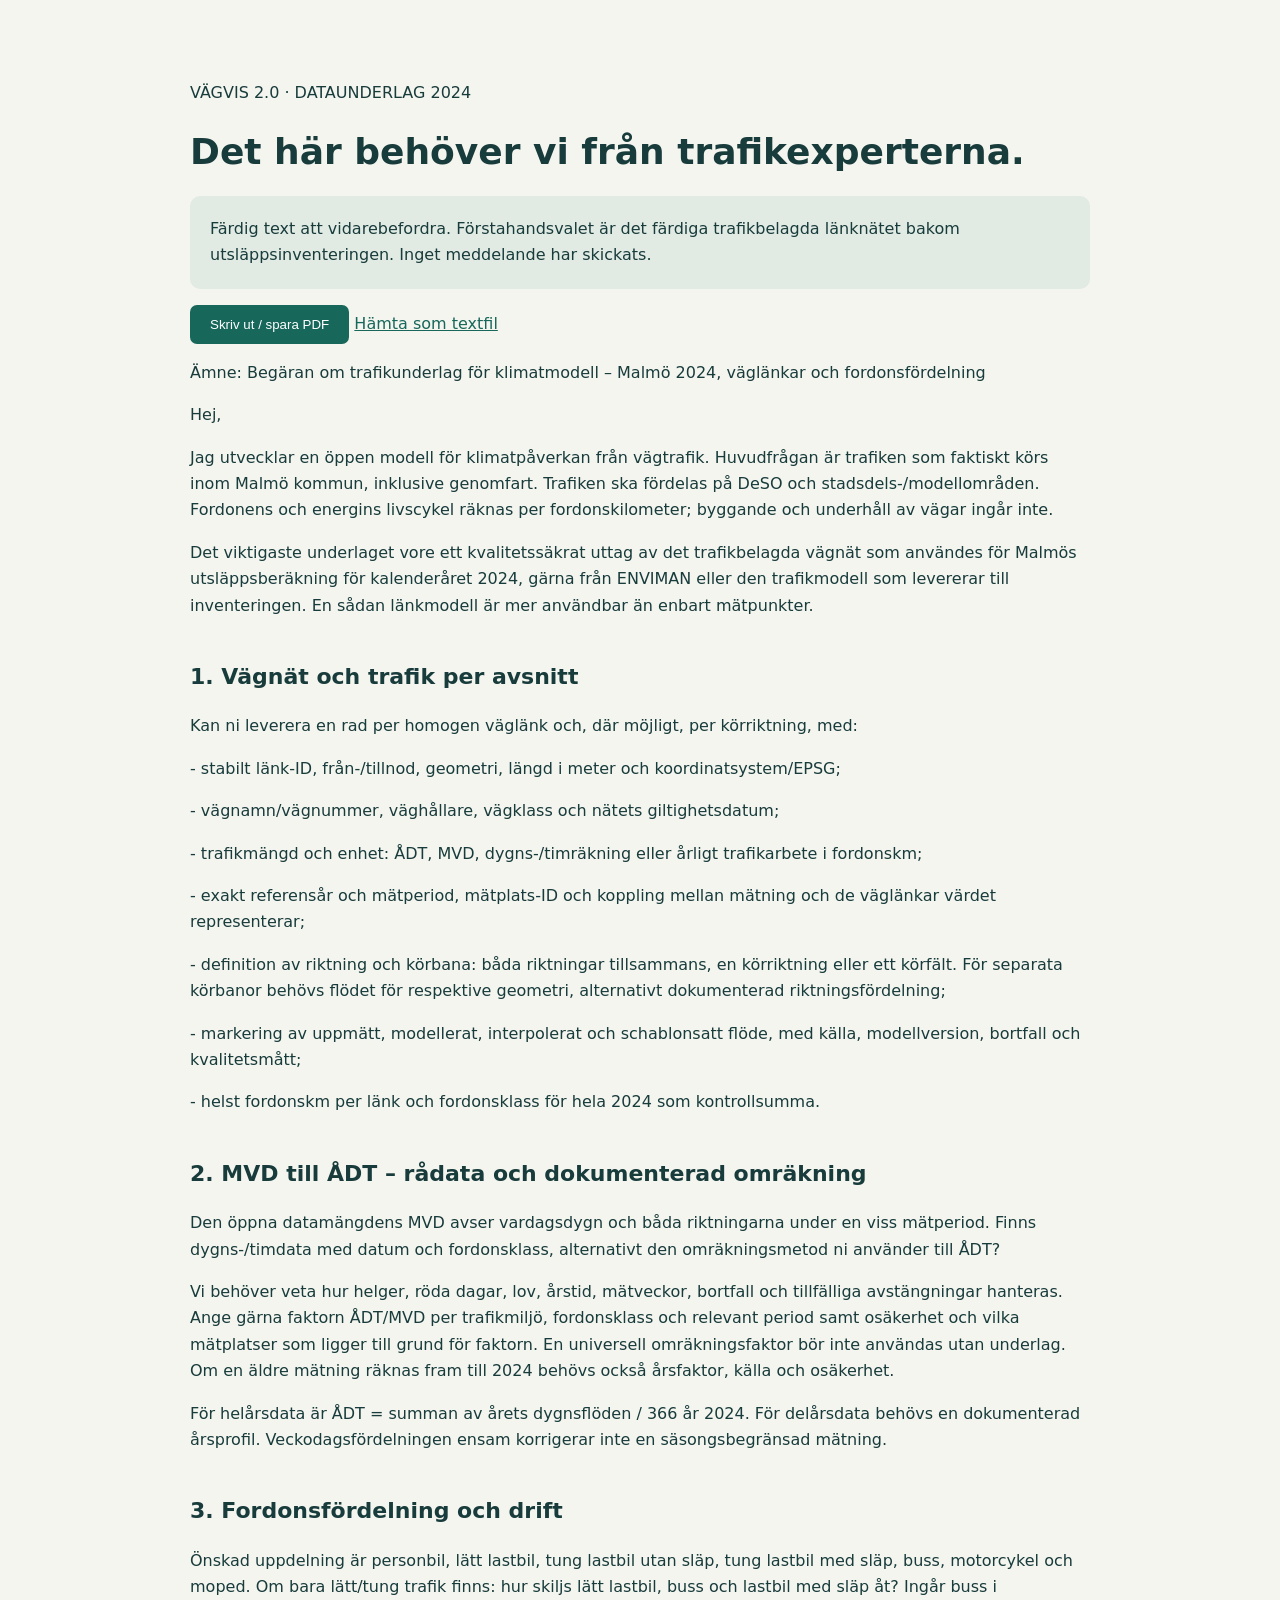
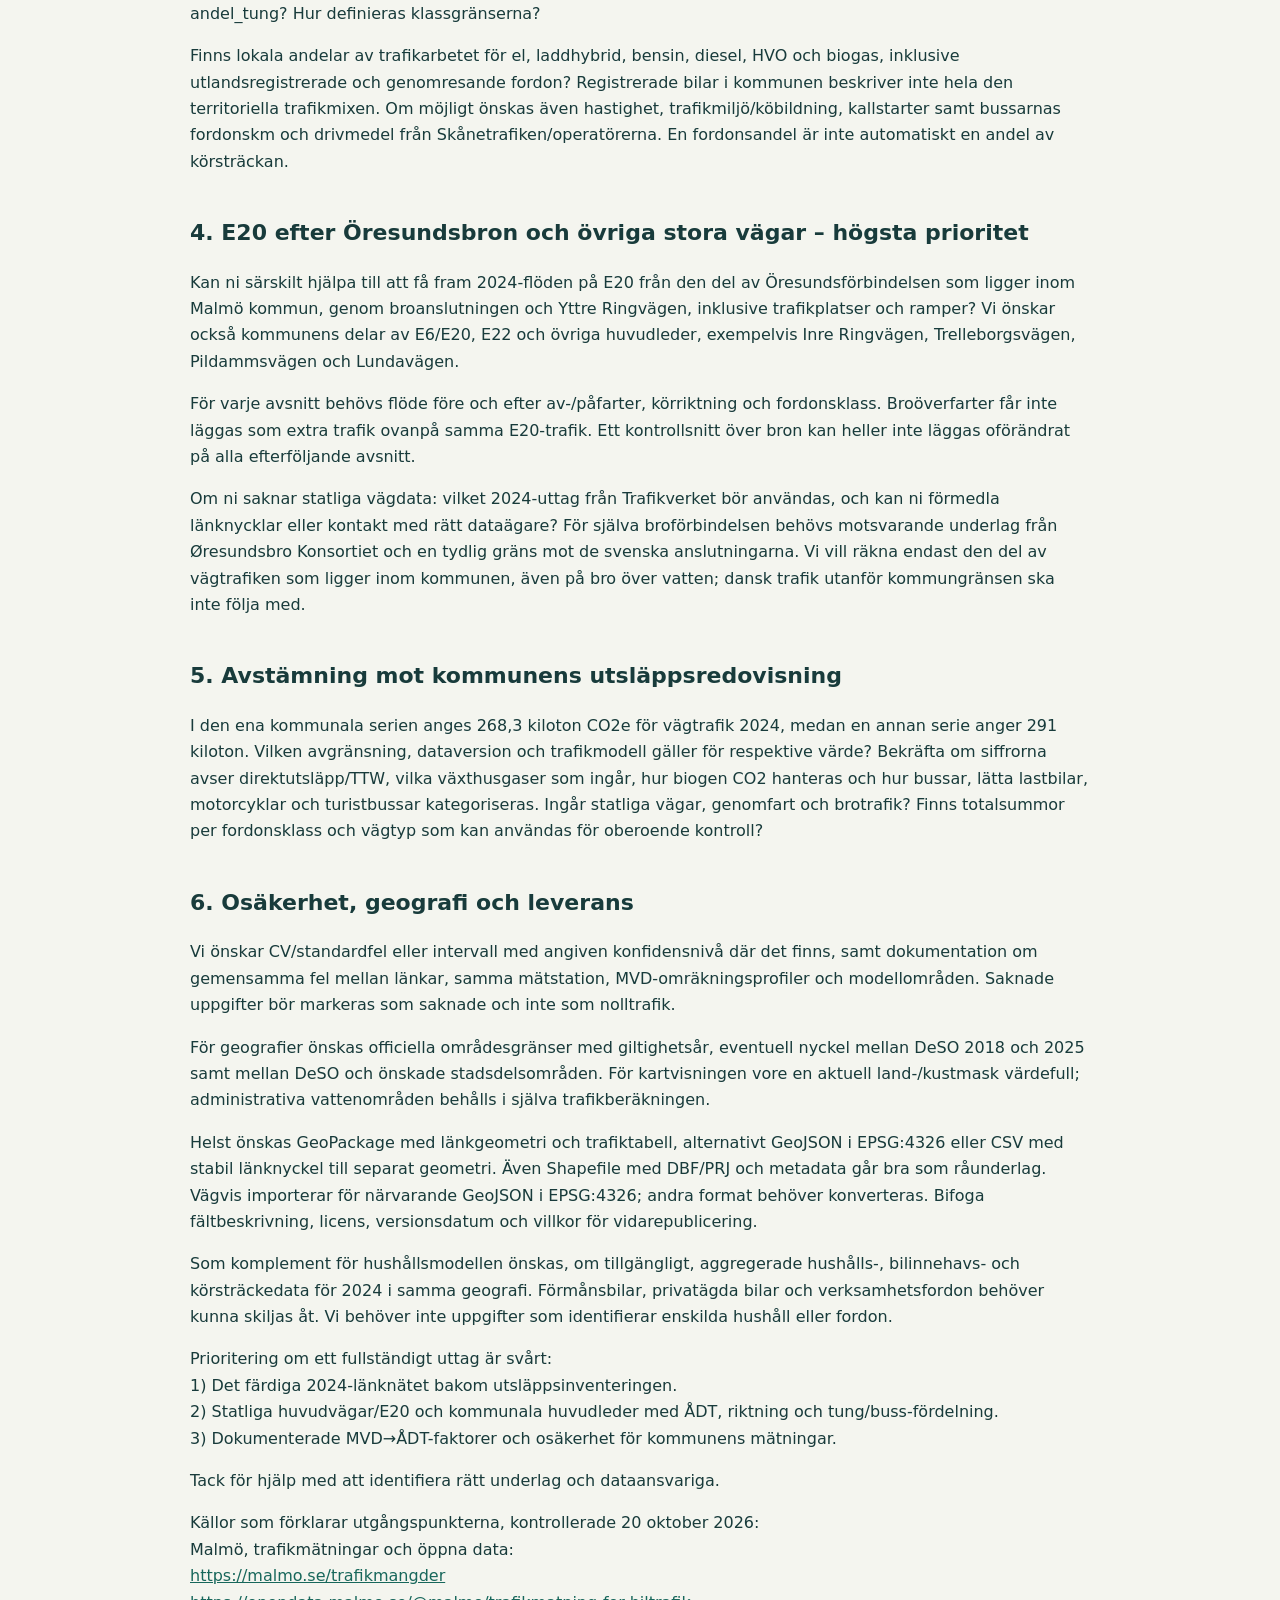
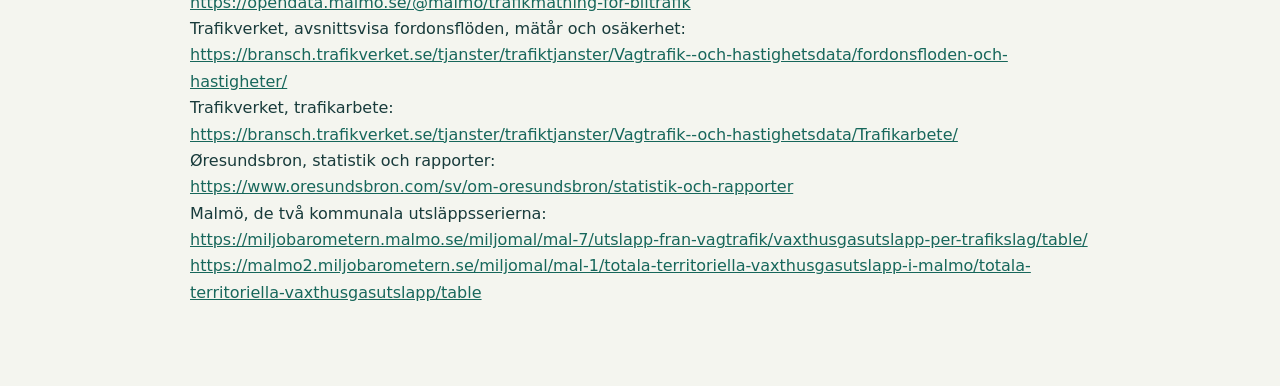
==== app/Trafikdata_till_Malmo.html @ 694465ec "Add files via upload" ====
<!doctype html><html lang="sv"><meta charset="utf-8"><meta name="viewport" content="width=device-width,initial-scale=1"><title>Vägvis · Dataförfrågan till Malmö</title><style>body{background:#f4f5ef;color:#183b3b;font:16px/1.65 system-ui,sans-serif;max-width:900px;margin:40px auto;padding:24px}h1{font-size:36px;line-height:1.15}h2{font-size:22px;margin-top:40px}a{color:#17675b;overflow-wrap:anywhere}li{margin:10px 0}button{padding:12px 20px;background:#17675b;color:#fff;border:0;border-radius:7px;cursor:pointer}.note{padding:20px;background:#e1ebe3;border-radius:10px}@media print{button,.note{display:none}body{margin:0;font-size:11pt}}</style><p>VÄGVIS 2.0 · DATAUNDERLAG 2024</p><h1>Det här behöver vi från trafikexperterna.</h1><p class="note">Färdig text att vidarebefordra. Förstahandsvalet är det färdiga trafikbelagda länknätet bakom utsläppsinventeringen. Inget meddelande har skickats.</p><button onclick="window.print()">Skriv ut / spara PDF</button> <a href="Trafikdata_till_Malmo.txt" download>Hämta som textfil</a><p>Ämne: Begäran om trafikunderlag för klimatmodell – Malmö 2024, väglänkar och fordonsfördelning<br></p><p>Hej,<br></p><p>Jag utvecklar en öppen modell för klimatpåverkan från vägtrafik. Huvudfrågan är trafiken som faktiskt körs inom Malmö kommun, inklusive genomfart. Trafiken ska fördelas på DeSO och stadsdels-/modellområden. Fordonens och energins livscykel räknas per fordonskilometer; byggande och underhåll av vägar ingår inte.<br></p><p>Det viktigaste underlaget vore ett kvalitetssäkrat uttag av det trafikbelagda vägnät som användes för Malmös utsläppsberäkning för kalenderåret 2024, gärna från ENVIMAN eller den trafikmodell som levererar till inventeringen. En sådan länkmodell är mer användbar än enbart mätpunkter.<br></p><h2>1. Vägnät och trafik per avsnitt</h2><p>Kan ni leverera en rad per homogen väglänk och, där möjligt, per körriktning, med:</p><p>- stabilt länk-ID, från-/tillnod, geometri, längd i meter och koordinatsystem/EPSG;</p><p>- vägnamn/vägnummer, väghållare, vägklass och nätets giltighetsdatum;</p><p>- trafikmängd och enhet: ÅDT, MVD, dygns-/timräkning eller årligt trafikarbete i fordonskm;</p><p>- exakt referensår och mätperiod, mätplats-ID och koppling mellan mätning och de väglänkar värdet representerar;</p><p>- definition av riktning och körbana: båda riktningar tillsammans, en körriktning eller ett körfält. För separata körbanor behövs flödet för respektive geometri, alternativt dokumenterad riktningsfördelning;</p><p>- markering av uppmätt, modellerat, interpolerat och schablonsatt flöde, med källa, modellversion, bortfall och kvalitetsmått;</p><p>- helst fordonskm per länk och fordonsklass för hela 2024 som kontrollsumma.</p><h2>2. MVD till ÅDT – rådata och dokumenterad omräkning</h2><p>Den öppna datamängdens MVD avser vardagsdygn och båda riktningarna under en viss mätperiod. Finns dygns-/timdata med datum och fordonsklass, alternativt den omräkningsmetod ni använder till ÅDT?</p><p>Vi behöver veta hur helger, röda dagar, lov, årstid, mätveckor, bortfall och tillfälliga avstängningar hanteras. Ange gärna faktorn ÅDT/MVD per trafikmiljö, fordonsklass och relevant period samt osäkerhet och vilka mätplatser som ligger till grund för faktorn. En universell omräkningsfaktor bör inte användas utan underlag. Om en äldre mätning räknas fram till 2024 behövs också årsfaktor, källa och osäkerhet.</p><p>För helårsdata är ÅDT = summan av årets dygnsflöden / 366 år 2024. För delårsdata behövs en dokumenterad årsprofil. Veckodagsfördelningen ensam korrigerar inte en säsongsbegränsad mätning.</p><h2>3. Fordonsfördelning och drift</h2><p>Önskad uppdelning är personbil, lätt lastbil, tung lastbil utan släp, tung lastbil med släp, buss, motorcykel och moped. Om bara lätt/tung trafik finns: hur skiljs lätt lastbil, buss och lastbil med släp åt? Ingår buss i andel_tung? Hur definieras klassgränserna?</p><p>Finns lokala andelar av trafikarbetet för el, laddhybrid, bensin, diesel, HVO och biogas, inklusive utlandsregistrerade och genomresande fordon? Registrerade bilar i kommunen beskriver inte hela den territoriella trafikmixen. Om möjligt önskas även hastighet, trafikmiljö/köbildning, kallstarter samt bussarnas fordonskm och drivmedel från Skånetrafiken/operatörerna. En fordonsandel är inte automatiskt en andel av körsträckan.</p><h2>4. E20 efter Öresundsbron och övriga stora vägar – högsta prioritet</h2><p>Kan ni särskilt hjälpa till att få fram 2024-flöden på E20 från den del av Öresundsförbindelsen som ligger inom Malmö kommun, genom broanslutningen och Yttre Ringvägen, inklusive trafikplatser och ramper? Vi önskar också kommunens delar av E6/E20, E22 och övriga huvudleder, exempelvis Inre Ringvägen, Trelleborgsvägen, Pildammsvägen och Lundavägen.</p><p>För varje avsnitt behövs flöde före och efter av-/påfarter, körriktning och fordonsklass. Broöverfarter får inte läggas som extra trafik ovanpå samma E20-trafik. Ett kontrollsnitt över bron kan heller inte läggas oförändrat på alla efterföljande avsnitt.</p><p>Om ni saknar statliga vägdata: vilket 2024-uttag från Trafikverket bör användas, och kan ni förmedla länknycklar eller kontakt med rätt dataägare? För själva broförbindelsen behövs motsvarande underlag från Øresundsbro Konsortiet och en tydlig gräns mot de svenska anslutningarna. Vi vill räkna endast den del av vägtrafiken som ligger inom kommunen, även på bro över vatten; dansk trafik utanför kommungränsen ska inte följa med.</p><h2>5. Avstämning mot kommunens utsläppsredovisning</h2><p>I den ena kommunala serien anges 268,3 kiloton CO2e för vägtrafik 2024, medan en annan serie anger 291 kiloton. Vilken avgränsning, dataversion och trafikmodell gäller för respektive värde? Bekräfta om siffrorna avser direktutsläpp/TTW, vilka växthusgaser som ingår, hur biogen CO2 hanteras och hur bussar, lätta lastbilar, motorcyklar och turistbussar kategoriseras. Ingår statliga vägar, genomfart och brotrafik? Finns totalsummor per fordonsklass och vägtyp som kan användas för oberoende kontroll?</p><h2>6. Osäkerhet, geografi och leverans</h2><p>Vi önskar CV/standardfel eller intervall med angiven konfidensnivå där det finns, samt dokumentation om gemensamma fel mellan länkar, samma mätstation, MVD-omräkningsprofiler och modellområden. Saknade uppgifter bör markeras som saknade och inte som nolltrafik.</p><p>För geografier önskas officiella områdesgränser med giltighetsår, eventuell nyckel mellan DeSO 2018 och 2025 samt mellan DeSO och önskade stadsdelsområden. För kartvisningen vore en aktuell land-/kustmask värdefull; administrativa vattenområden behålls i själva trafikberäkningen.</p><p>Helst önskas GeoPackage med länkgeometri och trafiktabell, alternativt GeoJSON i EPSG:4326 eller CSV med stabil länknyckel till separat geometri. Även Shapefile med DBF/PRJ och metadata går bra som råunderlag. Vägvis importerar för närvarande GeoJSON i EPSG:4326; andra format behöver konverteras. Bifoga fältbeskrivning, licens, versionsdatum och villkor för vidarepublicering.</p><p>Som komplement för hushållsmodellen önskas, om tillgängligt, aggregerade hushålls-, bilinnehavs- och körsträckedata för 2024 i samma geografi. Förmånsbilar, privatägda bilar och verksamhetsfordon behöver kunna skiljas åt. Vi behöver inte uppgifter som identifierar enskilda hushåll eller fordon.<br></p><p>Prioritering om ett fullständigt uttag är svårt:<br>1) Det färdiga 2024-länknätet bakom utsläppsinventeringen.<br>2) Statliga huvudvägar/E20 och kommunala huvudleder med ÅDT, riktning och tung/buss-fördelning.<br>3) Dokumenterade MVD→ÅDT-faktorer och osäkerhet för kommunens mätningar.<br></p><p>Tack för hjälp med att identifiera rätt underlag och dataansvariga.<br></p><p>Källor som förklarar utgångspunkterna, kontrollerade 20 oktober 2026:<br>Malmö, trafikmätningar och öppna data:<br><a href="https://malmo.se/trafikmangder">https://malmo.se/trafikmangder</a><br><a href="https://opendata.malmo.se/@malmo/trafikmatning-for-biltrafik">https://opendata.malmo.se/@malmo/trafikmatning-for-biltrafik</a><br>Trafikverket, avsnittsvisa fordonsflöden, mätår och osäkerhet:<br><a href="https://bransch.trafikverket.se/tjanster/trafiktjanster/Vagtrafik--och-hastighetsdata/fordonsfloden-och-hastigheter/">https://bransch.trafikverket.se/tjanster/trafiktjanster/Vagtrafik--och-hastighetsdata/fordonsfloden-och-hastigheter/</a><br>Trafikverket, trafikarbete:<br><a href="https://bransch.trafikverket.se/tjanster/trafiktjanster/Vagtrafik--och-hastighetsdata/Trafikarbete/">https://bransch.trafikverket.se/tjanster/trafiktjanster/Vagtrafik--och-hastighetsdata/Trafikarbete/</a><br>Øresundsbron, statistik och rapporter:<br><a href="https://www.oresundsbron.com/sv/om-oresundsbron/statistik-och-rapporter">https://www.oresundsbron.com/sv/om-oresundsbron/statistik-och-rapporter</a><br>Malmö, de två kommunala utsläppsserierna:<br><a href="https://miljobarometern.malmo.se/miljomal/mal-7/utslapp-fran-vagtrafik/vaxthusgasutslapp-per-trafikslag/table/">https://miljobarometern.malmo.se/miljomal/mal-7/utslapp-fran-vagtrafik/vaxthusgasutslapp-per-trafikslag/table/</a><br><a href="https://malmo2.miljobarometern.se/miljomal/mal-1/totala-territoriella-vaxthusgasutslapp-i-malmo/totala-territoriella-vaxthusgasutslapp/table">https://malmo2.miljobarometern.se/miljomal/mal-1/totala-territoriella-vaxthusgasutslapp-i-malmo/totala-territoriella-vaxthusgasutslapp/table</a><br></p></html>
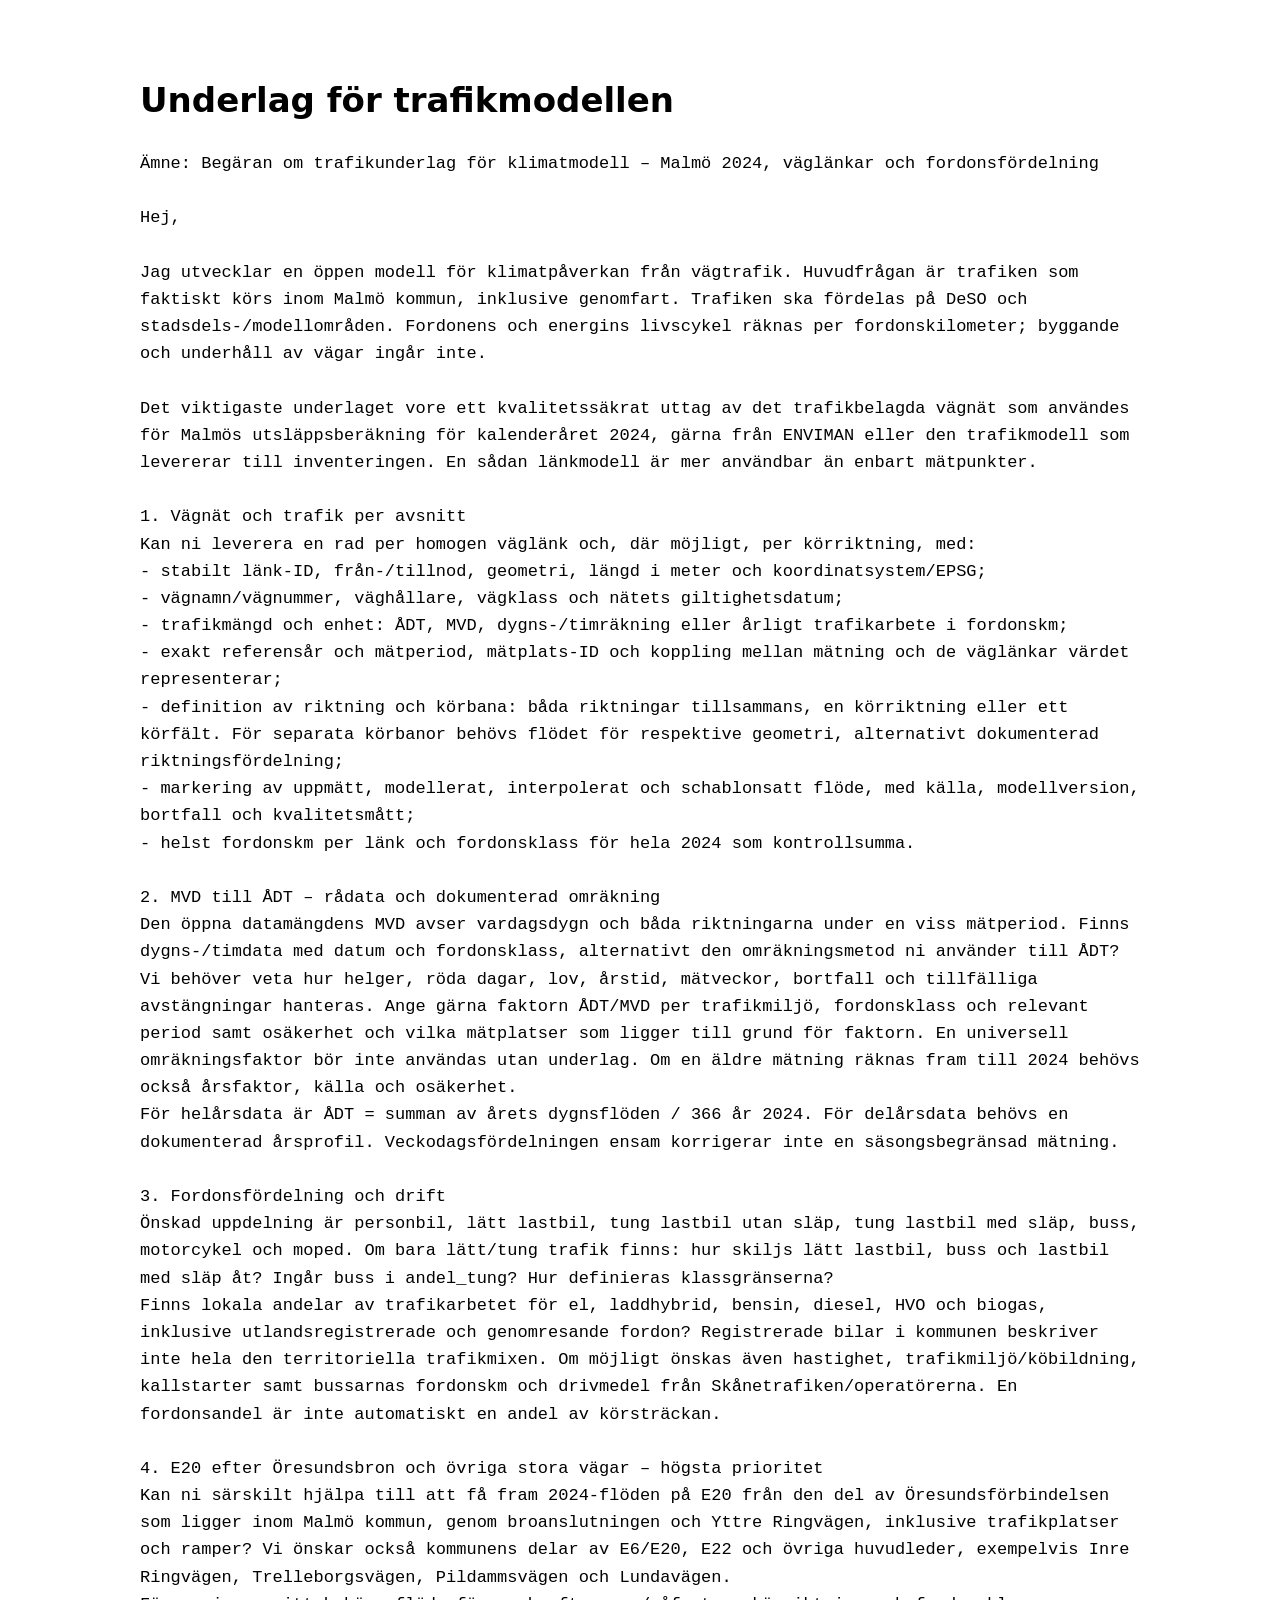
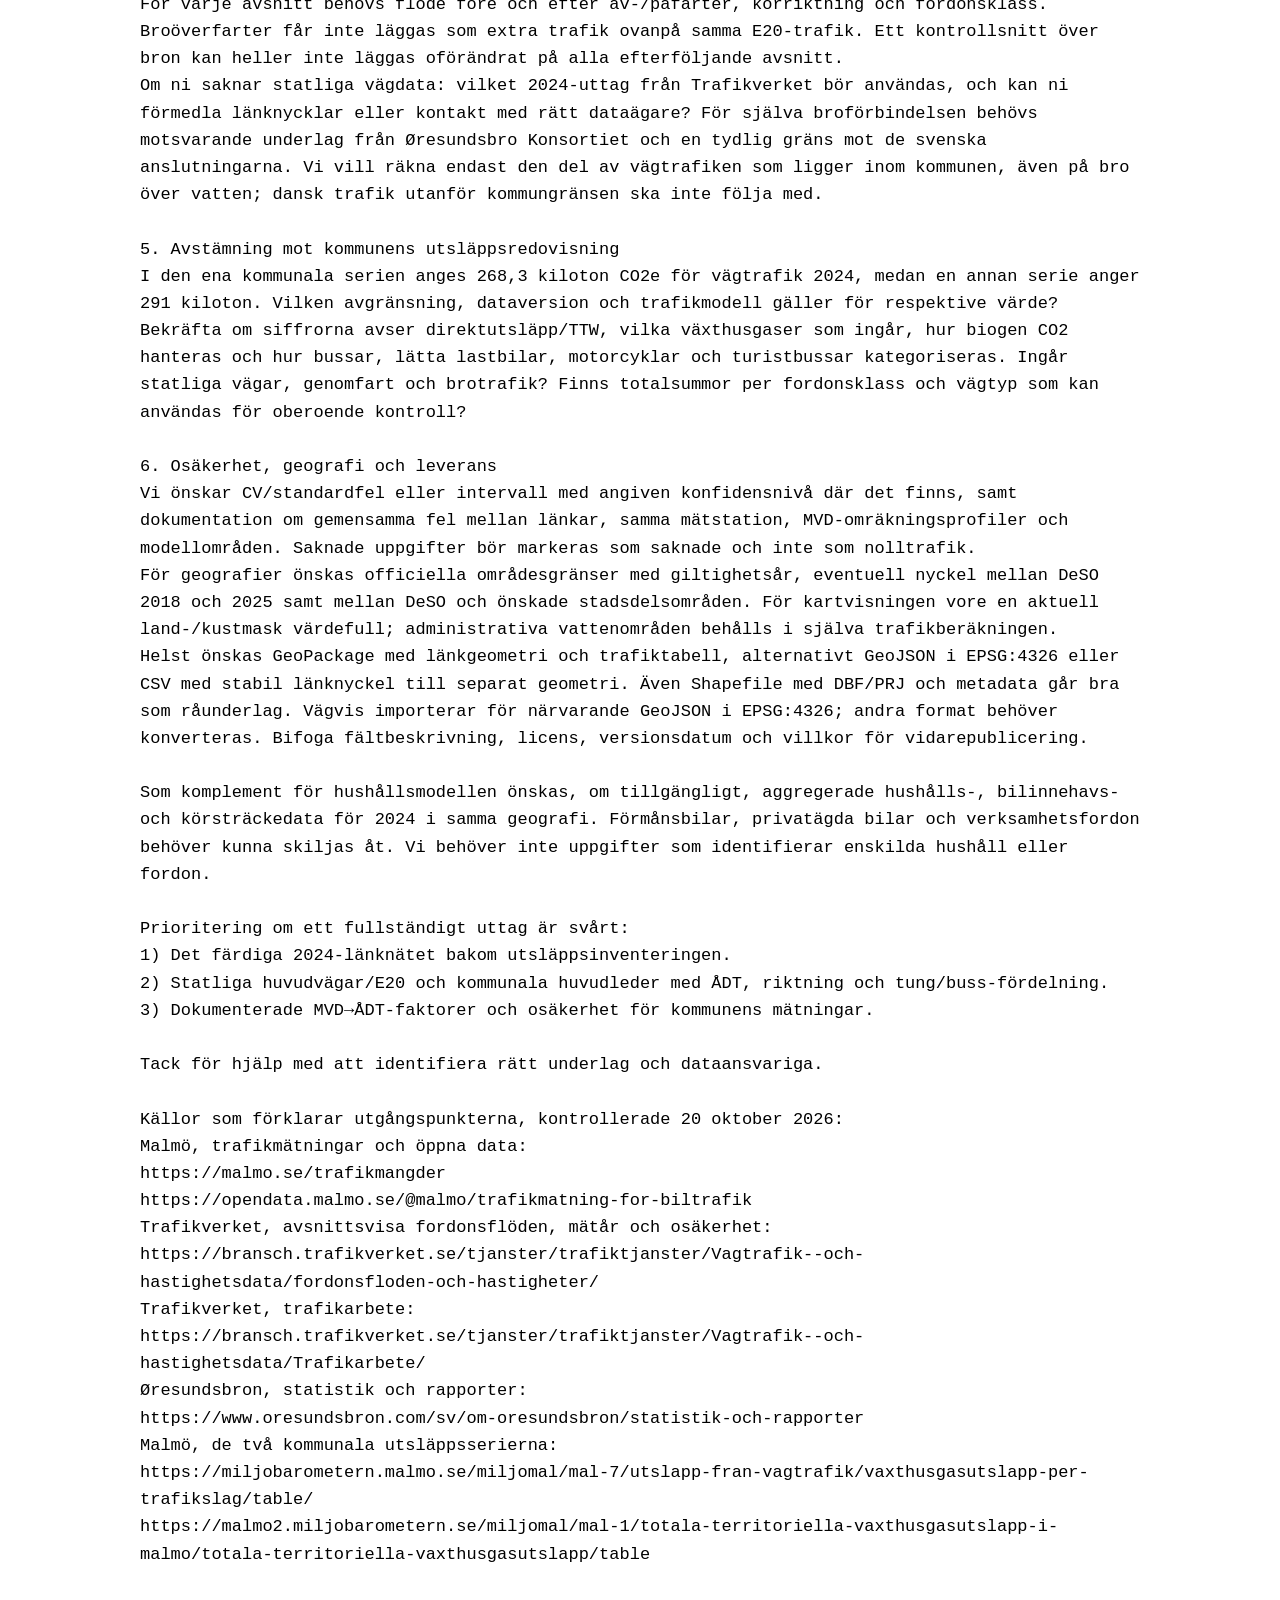
==== commit 1ace6a22: "Add files via upload" ====
--- a/app/Trafikdata_till_Malmo.html
+++ b/app/Trafikdata_till_Malmo.html
@@ -1 +1,63 @@
-<!doctype html><html lang="sv"><meta charset="utf-8"><meta name="viewport" content="width=device-width,initial-scale=1"><title>Vägvis · Dataförfrågan till Malmö</title><style>body{background:#f4f5ef;color:#183b3b;font:16px/1.65 system-ui,sans-serif;max-width:900px;margin:40px auto;padding:24px}h1{font-size:36px;line-height:1.15}h2{font-size:22px;margin-top:40px}a{color:#17675b;overflow-wrap:anywhere}li{margin:10px 0}button{padding:12px 20px;background:#17675b;color:#fff;border:0;border-radius:7px;cursor:pointer}.note{padding:20px;background:#e1ebe3;border-radius:10px}@media print{button,.note{display:none}body{margin:0;font-size:11pt}}</style><p>VÄGVIS 2.0 · DATAUNDERLAG 2024</p><h1>Det här behöver vi från trafikexperterna.</h1><p class="note">Färdig text att vidarebefordra. Förstahandsvalet är det färdiga trafikbelagda länknätet bakom utsläppsinventeringen. Inget meddelande har skickats.</p><button onclick="window.print()">Skriv ut / spara PDF</button> <a href="Trafikdata_till_Malmo.txt" download>Hämta som textfil</a><p>Ämne: Begäran om trafikunderlag för klimatmodell – Malmö 2024, väglänkar och fordonsfördelning<br></p><p>Hej,<br></p><p>Jag utvecklar en öppen modell för klimatpåverkan från vägtrafik. Huvudfrågan är trafiken som faktiskt körs inom Malmö kommun, inklusive genomfart. Trafiken ska fördelas på DeSO och stadsdels-/modellområden. Fordonens och energins livscykel räknas per fordonskilometer; byggande och underhåll av vägar ingår inte.<br></p><p>Det viktigaste underlaget vore ett kvalitetssäkrat uttag av det trafikbelagda vägnät som användes för Malmös utsläppsberäkning för kalenderåret 2024, gärna från ENVIMAN eller den trafikmodell som levererar till inventeringen. En sådan länkmodell är mer användbar än enbart mätpunkter.<br></p><h2>1. Vägnät och trafik per avsnitt</h2><p>Kan ni leverera en rad per homogen väglänk och, där möjligt, per körriktning, med:</p><p>- stabilt länk-ID, från-/tillnod, geometri, längd i meter och koordinatsystem/EPSG;</p><p>- vägnamn/vägnummer, väghållare, vägklass och nätets giltighetsdatum;</p><p>- trafikmängd och enhet: ÅDT, MVD, dygns-/timräkning eller årligt trafikarbete i fordonskm;</p><p>- exakt referensår och mätperiod, mätplats-ID och koppling mellan mätning och de väglänkar värdet representerar;</p><p>- definition av riktning och körbana: båda riktningar tillsammans, en körriktning eller ett körfält. För separata körbanor behövs flödet för respektive geometri, alternativt dokumenterad riktningsfördelning;</p><p>- markering av uppmätt, modellerat, interpolerat och schablonsatt flöde, med källa, modellversion, bortfall och kvalitetsmått;</p><p>- helst fordonskm per länk och fordonsklass för hela 2024 som kontrollsumma.</p><h2>2. MVD till ÅDT – rådata och dokumenterad omräkning</h2><p>Den öppna datamängdens MVD avser vardagsdygn och båda riktningarna under en viss mätperiod. Finns dygns-/timdata med datum och fordonsklass, alternativt den omräkningsmetod ni använder till ÅDT?</p><p>Vi behöver veta hur helger, röda dagar, lov, årstid, mätveckor, bortfall och tillfälliga avstängningar hanteras. Ange gärna faktorn ÅDT/MVD per trafikmiljö, fordonsklass och relevant period samt osäkerhet och vilka mätplatser som ligger till grund för faktorn. En universell omräkningsfaktor bör inte användas utan underlag. Om en äldre mätning räknas fram till 2024 behövs också årsfaktor, källa och osäkerhet.</p><p>För helårsdata är ÅDT = summan av årets dygnsflöden / 366 år 2024. För delårsdata behövs en dokumenterad årsprofil. Veckodagsfördelningen ensam korrigerar inte en säsongsbegränsad mätning.</p><h2>3. Fordonsfördelning och drift</h2><p>Önskad uppdelning är personbil, lätt lastbil, tung lastbil utan släp, tung lastbil med släp, buss, motorcykel och moped. Om bara lätt/tung trafik finns: hur skiljs lätt lastbil, buss och lastbil med släp åt? Ingår buss i andel_tung? Hur definieras klassgränserna?</p><p>Finns lokala andelar av trafikarbetet för el, laddhybrid, bensin, diesel, HVO och biogas, inklusive utlandsregistrerade och genomresande fordon? Registrerade bilar i kommunen beskriver inte hela den territoriella trafikmixen. Om möjligt önskas även hastighet, trafikmiljö/köbildning, kallstarter samt bussarnas fordonskm och drivmedel från Skånetrafiken/operatörerna. En fordonsandel är inte automatiskt en andel av körsträckan.</p><h2>4. E20 efter Öresundsbron och övriga stora vägar – högsta prioritet</h2><p>Kan ni särskilt hjälpa till att få fram 2024-flöden på E20 från den del av Öresundsförbindelsen som ligger inom Malmö kommun, genom broanslutningen och Yttre Ringvägen, inklusive trafikplatser och ramper? Vi önskar också kommunens delar av E6/E20, E22 och övriga huvudleder, exempelvis Inre Ringvägen, Trelleborgsvägen, Pildammsvägen och Lundavägen.</p><p>För varje avsnitt behövs flöde före och efter av-/påfarter, körriktning och fordonsklass. Broöverfarter får inte läggas som extra trafik ovanpå samma E20-trafik. Ett kontrollsnitt över bron kan heller inte läggas oförändrat på alla efterföljande avsnitt.</p><p>Om ni saknar statliga vägdata: vilket 2024-uttag från Trafikverket bör användas, och kan ni förmedla länknycklar eller kontakt med rätt dataägare? För själva broförbindelsen behövs motsvarande underlag från Øresundsbro Konsortiet och en tydlig gräns mot de svenska anslutningarna. Vi vill räkna endast den del av vägtrafiken som ligger inom kommunen, även på bro över vatten; dansk trafik utanför kommungränsen ska inte följa med.</p><h2>5. Avstämning mot kommunens utsläppsredovisning</h2><p>I den ena kommunala serien anges 268,3 kiloton CO2e för vägtrafik 2024, medan en annan serie anger 291 kiloton. Vilken avgränsning, dataversion och trafikmodell gäller för respektive värde? Bekräfta om siffrorna avser direktutsläpp/TTW, vilka växthusgaser som ingår, hur biogen CO2 hanteras och hur bussar, lätta lastbilar, motorcyklar och turistbussar kategoriseras. Ingår statliga vägar, genomfart och brotrafik? Finns totalsummor per fordonsklass och vägtyp som kan användas för oberoende kontroll?</p><h2>6. Osäkerhet, geografi och leverans</h2><p>Vi önskar CV/standardfel eller intervall med angiven konfidensnivå där det finns, samt dokumentation om gemensamma fel mellan länkar, samma mätstation, MVD-omräkningsprofiler och modellområden. Saknade uppgifter bör markeras som saknade och inte som nolltrafik.</p><p>För geografier önskas officiella områdesgränser med giltighetsår, eventuell nyckel mellan DeSO 2018 och 2025 samt mellan DeSO och önskade stadsdelsområden. För kartvisningen vore en aktuell land-/kustmask värdefull; administrativa vattenområden behålls i själva trafikberäkningen.</p><p>Helst önskas GeoPackage med länkgeometri och trafiktabell, alternativt GeoJSON i EPSG:4326 eller CSV med stabil länknyckel till separat geometri. Även Shapefile med DBF/PRJ och metadata går bra som råunderlag. Vägvis importerar för närvarande GeoJSON i EPSG:4326; andra format behöver konverteras. Bifoga fältbeskrivning, licens, versionsdatum och villkor för vidarepublicering.</p><p>Som komplement för hushållsmodellen önskas, om tillgängligt, aggregerade hushålls-, bilinnehavs- och körsträckedata för 2024 i samma geografi. Förmånsbilar, privatägda bilar och verksamhetsfordon behöver kunna skiljas åt. Vi behöver inte uppgifter som identifierar enskilda hushåll eller fordon.<br></p><p>Prioritering om ett fullständigt uttag är svårt:<br>1) Det färdiga 2024-länknätet bakom utsläppsinventeringen.<br>2) Statliga huvudvägar/E20 och kommunala huvudleder med ÅDT, riktning och tung/buss-fördelning.<br>3) Dokumenterade MVD→ÅDT-faktorer och osäkerhet för kommunens mätningar.<br></p><p>Tack för hjälp med att identifiera rätt underlag och dataansvariga.<br></p><p>Källor som förklarar utgångspunkterna, kontrollerade 20 oktober 2026:<br>Malmö, trafikmätningar och öppna data:<br><a href="https://malmo.se/trafikmangder">https://malmo.se/trafikmangder</a><br><a href="https://opendata.malmo.se/@malmo/trafikmatning-for-biltrafik">https://opendata.malmo.se/@malmo/trafikmatning-for-biltrafik</a><br>Trafikverket, avsnittsvisa fordonsflöden, mätår och osäkerhet:<br><a href="https://bransch.trafikverket.se/tjanster/trafiktjanster/Vagtrafik--och-hastighetsdata/fordonsfloden-och-hastigheter/">https://bransch.trafikverket.se/tjanster/trafiktjanster/Vagtrafik--och-hastighetsdata/fordonsfloden-och-hastigheter/</a><br>Trafikverket, trafikarbete:<br><a href="https://bransch.trafikverket.se/tjanster/trafiktjanster/Vagtrafik--och-hastighetsdata/Trafikarbete/">https://bransch.trafikverket.se/tjanster/trafiktjanster/Vagtrafik--och-hastighetsdata/Trafikarbete/</a><br>Øresundsbron, statistik och rapporter:<br><a href="https://www.oresundsbron.com/sv/om-oresundsbron/statistik-och-rapporter">https://www.oresundsbron.com/sv/om-oresundsbron/statistik-och-rapporter</a><br>Malmö, de två kommunala utsläppsserierna:<br><a href="https://miljobarometern.malmo.se/miljomal/mal-7/utslapp-fran-vagtrafik/vaxthusgasutslapp-per-trafikslag/table/">https://miljobarometern.malmo.se/miljomal/mal-7/utslapp-fran-vagtrafik/vaxthusgasutslapp-per-trafikslag/table/</a><br><a href="https://malmo2.miljobarometern.se/miljomal/mal-1/totala-territoriella-vaxthusgasutslapp-i-malmo/totala-territoriella-vaxthusgasutslapp/table">https://malmo2.miljobarometern.se/miljomal/mal-1/totala-territoriella-vaxthusgasutslapp-i-malmo/totala-territoriella-vaxthusgasutslapp/table</a><br></p></html>+<!doctype html><html lang="sv"><meta charset="utf-8"><title>Trafikdata</title><style>body{font:17px/1.6 system-ui;max-width:1000px;margin:30px auto;padding:20px}pre{white-space:pre-wrap}</style><h1>Underlag för trafikmodellen</h1><pre>Ämne: Begäran om trafikunderlag för klimatmodell – Malmö 2024, väglänkar och fordonsfördelning
+
+Hej,
+
+Jag utvecklar en öppen modell för klimatpåverkan från vägtrafik. Huvudfrågan är trafiken som faktiskt körs inom Malmö kommun, inklusive genomfart. Trafiken ska fördelas på DeSO och stadsdels-/modellområden. Fordonens och energins livscykel räknas per fordonskilometer; byggande och underhåll av vägar ingår inte.
+
+Det viktigaste underlaget vore ett kvalitetssäkrat uttag av det trafikbelagda vägnät som användes för Malmös utsläppsberäkning för kalenderåret 2024, gärna från ENVIMAN eller den trafikmodell som levererar till inventeringen. En sådan länkmodell är mer användbar än enbart mätpunkter.
+
+1. Vägnät och trafik per avsnitt
+Kan ni leverera en rad per homogen väglänk och, där möjligt, per körriktning, med:
+- stabilt länk-ID, från-/tillnod, geometri, längd i meter och koordinatsystem/EPSG;
+- vägnamn/vägnummer, väghållare, vägklass och nätets giltighetsdatum;
+- trafikmängd och enhet: ÅDT, MVD, dygns-/timräkning eller årligt trafikarbete i fordonskm;
+- exakt referensår och mätperiod, mätplats-ID och koppling mellan mätning och de väglänkar värdet representerar;
+- definition av riktning och körbana: båda riktningar tillsammans, en körriktning eller ett körfält. För separata körbanor behövs flödet för respektive geometri, alternativt dokumenterad riktningsfördelning;
+- markering av uppmätt, modellerat, interpolerat och schablonsatt flöde, med källa, modellversion, bortfall och kvalitetsmått;
+- helst fordonskm per länk och fordonsklass för hela 2024 som kontrollsumma.
+
+2. MVD till ÅDT – rådata och dokumenterad omräkning
+Den öppna datamängdens MVD avser vardagsdygn och båda riktningarna under en viss mätperiod. Finns dygns-/timdata med datum och fordonsklass, alternativt den omräkningsmetod ni använder till ÅDT?
+Vi behöver veta hur helger, röda dagar, lov, årstid, mätveckor, bortfall och tillfälliga avstängningar hanteras. Ange gärna faktorn ÅDT/MVD per trafikmiljö, fordonsklass och relevant period samt osäkerhet och vilka mätplatser som ligger till grund för faktorn. En universell omräkningsfaktor bör inte användas utan underlag. Om en äldre mätning räknas fram till 2024 behövs också årsfaktor, källa och osäkerhet.
+För helårsdata är ÅDT = summan av årets dygnsflöden / 366 år 2024. För delårsdata behövs en dokumenterad årsprofil. Veckodagsfördelningen ensam korrigerar inte en säsongsbegränsad mätning.
+
+3. Fordonsfördelning och drift
+Önskad uppdelning är personbil, lätt lastbil, tung lastbil utan släp, tung lastbil med släp, buss, motorcykel och moped. Om bara lätt/tung trafik finns: hur skiljs lätt lastbil, buss och lastbil med släp åt? Ingår buss i andel_tung? Hur definieras klassgränserna?
+Finns lokala andelar av trafikarbetet för el, laddhybrid, bensin, diesel, HVO och biogas, inklusive utlandsregistrerade och genomresande fordon? Registrerade bilar i kommunen beskriver inte hela den territoriella trafikmixen. Om möjligt önskas även hastighet, trafikmiljö/köbildning, kallstarter samt bussarnas fordonskm och drivmedel från Skånetrafiken/operatörerna. En fordonsandel är inte automatiskt en andel av körsträckan.
+
+4. E20 efter Öresundsbron och övriga stora vägar – högsta prioritet
+Kan ni särskilt hjälpa till att få fram 2024-flöden på E20 från den del av Öresundsförbindelsen som ligger inom Malmö kommun, genom broanslutningen och Yttre Ringvägen, inklusive trafikplatser och ramper? Vi önskar också kommunens delar av E6/E20, E22 och övriga huvudleder, exempelvis Inre Ringvägen, Trelleborgsvägen, Pildammsvägen och Lundavägen.
+För varje avsnitt behövs flöde före och efter av-/påfarter, körriktning och fordonsklass. Broöverfarter får inte läggas som extra trafik ovanpå samma E20-trafik. Ett kontrollsnitt över bron kan heller inte läggas oförändrat på alla efterföljande avsnitt.
+Om ni saknar statliga vägdata: vilket 2024-uttag från Trafikverket bör användas, och kan ni förmedla länknycklar eller kontakt med rätt dataägare? För själva broförbindelsen behövs motsvarande underlag från Øresundsbro Konsortiet och en tydlig gräns mot de svenska anslutningarna. Vi vill räkna endast den del av vägtrafiken som ligger inom kommunen, även på bro över vatten; dansk trafik utanför kommungränsen ska inte följa med.
+
+5. Avstämning mot kommunens utsläppsredovisning
+I den ena kommunala serien anges 268,3 kiloton CO2e för vägtrafik 2024, medan en annan serie anger 291 kiloton. Vilken avgränsning, dataversion och trafikmodell gäller för respektive värde? Bekräfta om siffrorna avser direktutsläpp/TTW, vilka växthusgaser som ingår, hur biogen CO2 hanteras och hur bussar, lätta lastbilar, motorcyklar och turistbussar kategoriseras. Ingår statliga vägar, genomfart och brotrafik? Finns totalsummor per fordonsklass och vägtyp som kan användas för oberoende kontroll?
+
+6. Osäkerhet, geografi och leverans
+Vi önskar CV/standardfel eller intervall med angiven konfidensnivå där det finns, samt dokumentation om gemensamma fel mellan länkar, samma mätstation, MVD-omräkningsprofiler och modellområden. Saknade uppgifter bör markeras som saknade och inte som nolltrafik.
+För geografier önskas officiella områdesgränser med giltighetsår, eventuell nyckel mellan DeSO 2018 och 2025 samt mellan DeSO och önskade stadsdelsområden. För kartvisningen vore en aktuell land-/kustmask värdefull; administrativa vattenområden behålls i själva trafikberäkningen.
+Helst önskas GeoPackage med länkgeometri och trafiktabell, alternativt GeoJSON i EPSG:4326 eller CSV med stabil länknyckel till separat geometri. Även Shapefile med DBF/PRJ och metadata går bra som råunderlag. Vägvis importerar för närvarande GeoJSON i EPSG:4326; andra format behöver konverteras. Bifoga fältbeskrivning, licens, versionsdatum och villkor för vidarepublicering.
+
+Som komplement för hushållsmodellen önskas, om tillgängligt, aggregerade hushålls-, bilinnehavs- och körsträckedata för 2024 i samma geografi. Förmånsbilar, privatägda bilar och verksamhetsfordon behöver kunna skiljas åt. Vi behöver inte uppgifter som identifierar enskilda hushåll eller fordon.
+
+Prioritering om ett fullständigt uttag är svårt:
+1) Det färdiga 2024-länknätet bakom utsläppsinventeringen.
+2) Statliga huvudvägar/E20 och kommunala huvudleder med ÅDT, riktning och tung/buss-fördelning.
+3) Dokumenterade MVD→ÅDT-faktorer och osäkerhet för kommunens mätningar.
+
+Tack för hjälp med att identifiera rätt underlag och dataansvariga.
+
+Källor som förklarar utgångspunkterna, kontrollerade 20 oktober 2026:
+Malmö, trafikmätningar och öppna data:
+https://malmo.se/trafikmangder
+https://opendata.malmo.se/@malmo/trafikmatning-for-biltrafik
+Trafikverket, avsnittsvisa fordonsflöden, mätår och osäkerhet:
+https://bransch.trafikverket.se/tjanster/trafiktjanster/Vagtrafik--och-hastighetsdata/fordonsfloden-och-hastigheter/
+Trafikverket, trafikarbete:
+https://bransch.trafikverket.se/tjanster/trafiktjanster/Vagtrafik--och-hastighetsdata/Trafikarbete/
+Øresundsbron, statistik och rapporter:
+https://www.oresundsbron.com/sv/om-oresundsbron/statistik-och-rapporter
+Malmö, de två kommunala utsläppsserierna:
+https://miljobarometern.malmo.se/miljomal/mal-7/utslapp-fran-vagtrafik/vaxthusgasutslapp-per-trafikslag/table/
+https://malmo2.miljobarometern.se/miljomal/mal-1/totala-territoriella-vaxthusgasutslapp-i-malmo/totala-territoriella-vaxthusgasutslapp/table
+</pre></html>
